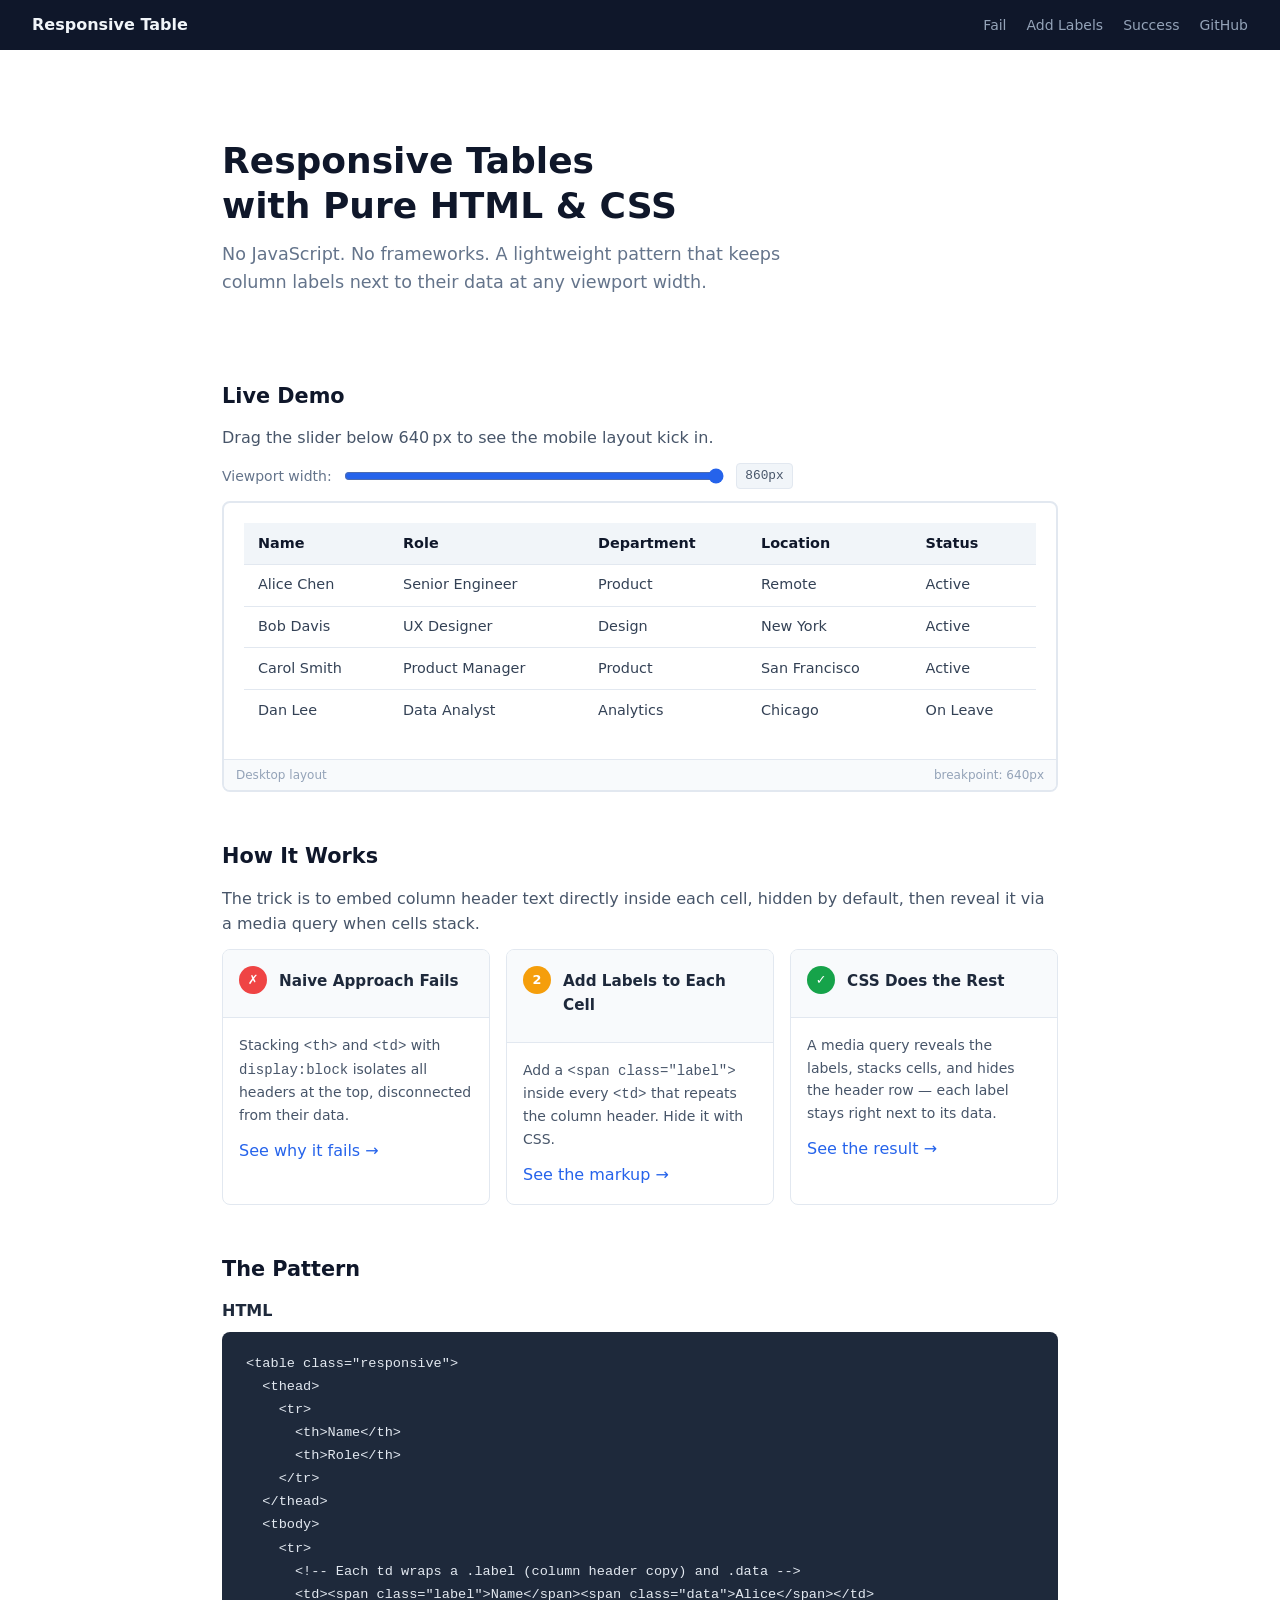
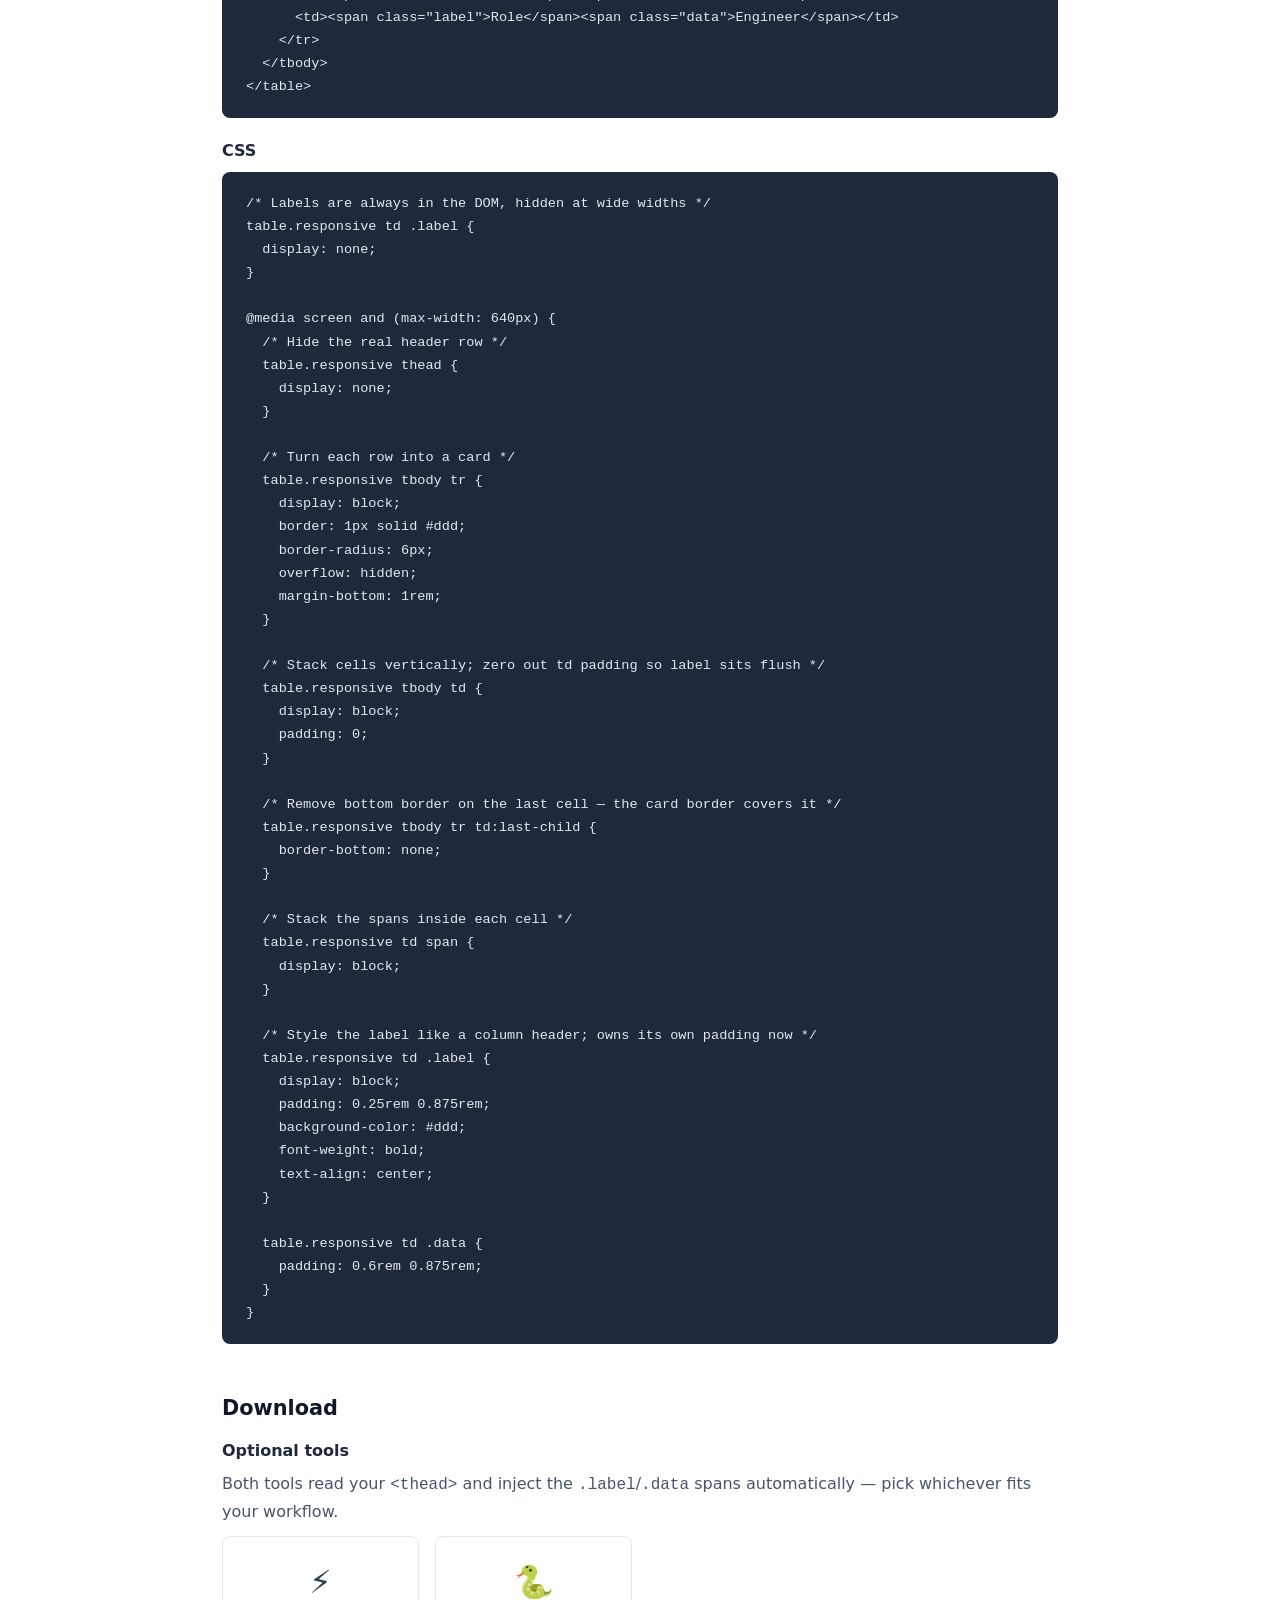
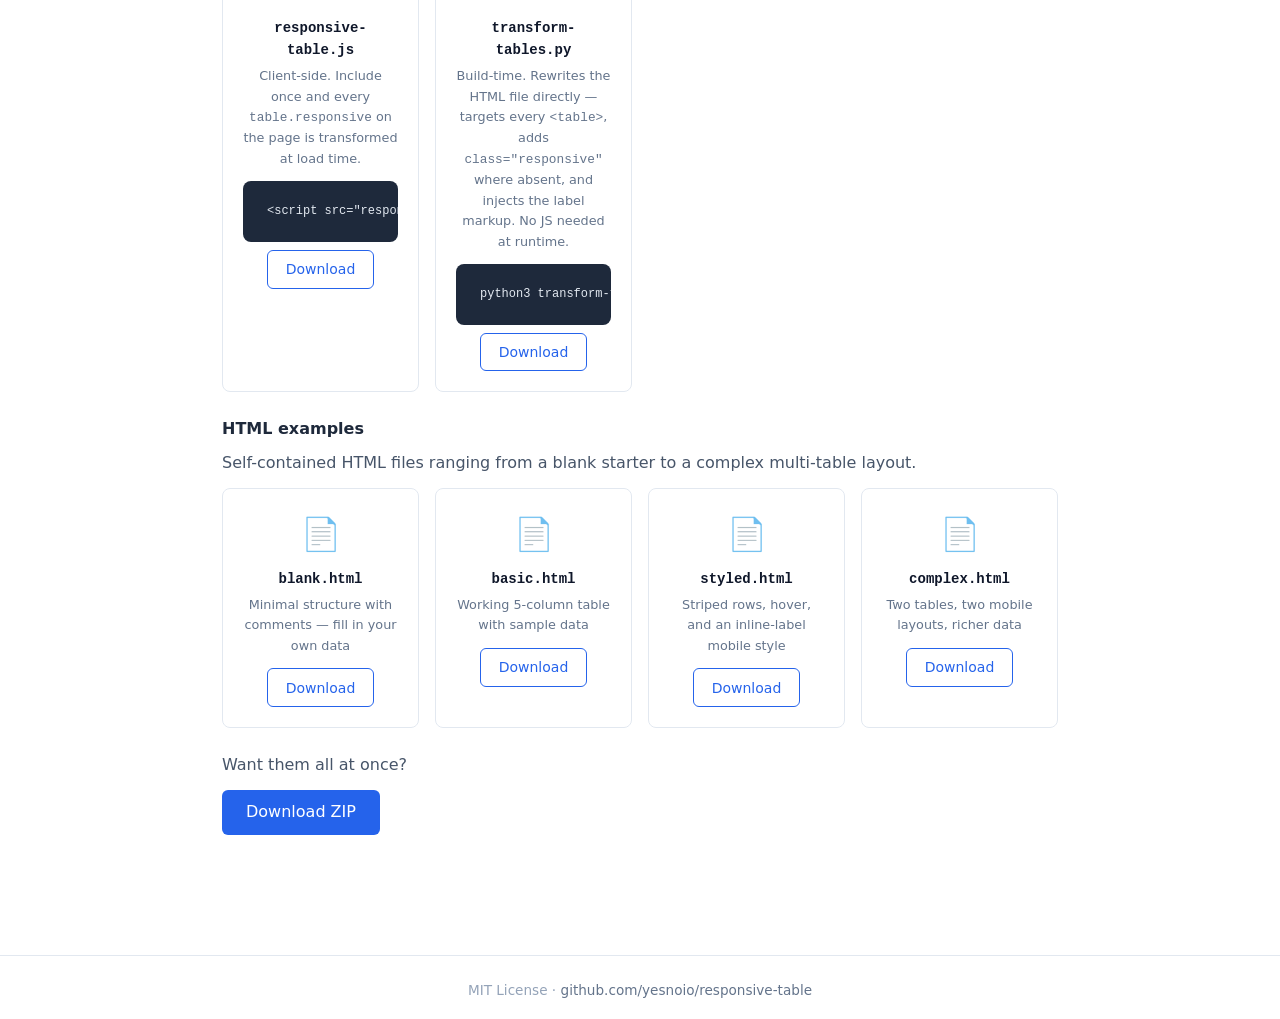
==== docs/index.html @ ad08d5c2 "v1.1.0 — mobile layout fixes, tooling, and GitHub Pages workflow - Fix CSS specificity bug: .label s" ====
<!DOCTYPE html>
<html lang="en">
<head>
  <meta charset="UTF-8">
  <meta name="viewport" content="width=device-width, initial-scale=1.0">
  <title>Responsive Table – Pure HTML &amp; CSS</title>
  <link rel="stylesheet" href="style.css">
  <style>
    /* ── Hero ─────────────────────────────────────── */
    .hero { padding: 3rem 0 1.5rem; }
    .hero h1 { font-size: 2.25rem; line-height: 1.25; margin-bottom: 0.75rem; }
    .hero p  { font-size: 1.1rem; max-width: 560px; }
    .hero .tagline { color: #64748b; }

    /* ── Demo panel ───────────────────────────────── */
    .demo-controls {
      display: flex;
      align-items: center;
      gap: 0.75rem;
      margin-bottom: 0.75rem;
      flex-wrap: wrap;
    }
    .demo-controls label { font-size: 0.875rem; color: #64748b; white-space: nowrap; }
    .demo-controls input[type=range] {
      flex: 1;
      min-width: 120px;
      max-width: 380px;
      accent-color: #2563eb;
    }
    .width-badge {
      background: #f1f5f9;
      border: 1px solid #e2e8f0;
      border-radius: 4px;
      padding: 0.15em 0.55em;
      font-size: 0.8rem;
      font-family: ui-monospace, monospace;
      min-width: 4.5em;
      text-align: center;
      color: #475569;
    }
    .demo-viewport {
      border: 2px solid #e2e8f0;
      border-radius: 8px;
      overflow: hidden;
      transition: max-width 0.08s ease;
      background: #fff;
    }
    .demo-viewport iframe {
      width: 100%;
      border: none;
      display: block;
      height: 200px;
    }
    .viewport-label {
      background: #f8fafc;
      border-top: 1px solid #e2e8f0;
      padding: 0.35rem 0.75rem;
      font-size: 0.75rem;
      color: #94a3b8;
      display: flex;
      justify-content: space-between;
    }

    /* ── Step cards ───────────────────────────────── */
    .step-grid {
      display: grid;
      grid-template-columns: repeat(auto-fit, minmax(220px, 1fr));
      gap: 1rem;
    }
    .step-card {
      border: 1px solid #e2e8f0;
      border-radius: 8px;
      overflow: hidden;
    }
    .step-card-head {
      padding: 1rem;
      background: #f8fafc;
      border-bottom: 1px solid #e2e8f0;
      display: flex;
      align-items: flex-start;
      gap: 0.75rem;
    }
    .step-num {
      flex-shrink: 0;
      width: 1.75rem;
      height: 1.75rem;
      border-radius: 50%;
      display: flex;
      align-items: center;
      justify-content: center;
      font-size: 0.8rem;
      font-weight: 700;
      color: #fff;
    }
    .step-num.bad  { background: #ef4444; }
    .step-num.mid  { background: #f59e0b; }
    .step-num.good { background: #16a34a; }
    .step-card-head h3 { font-size: 0.95rem; padding-top: 0.2rem; }
    .step-card-body { padding: 1rem; }
    .step-card-body p { font-size: 0.875rem; }

    /* ── Download grid ────────────────────────────── */
    .dl-grid {
      display: grid;
      grid-template-columns: repeat(auto-fill, minmax(180px, 1fr));
      gap: 1rem;
      margin-bottom: 1.5rem;
    }
    .dl-card {
      border: 1px solid #e2e8f0;
      border-radius: 8px;
      padding: 1.25rem;
      text-align: center;
    }
    .dl-card .icon { font-size: 2rem; margin-bottom: 0.5rem; }
    .dl-card h4 { font-size: 0.875rem; margin-bottom: 0.3rem; color: #0f172a; font-family: ui-monospace, monospace; }
    .dl-card p  { font-size: 0.8rem; color: #64748b; margin-bottom: 0.75rem; }
  </style>
</head>
<body>

<header class="site-header">
  <a class="brand" href="index.html">Responsive Table</a>
  <nav>
    <a href="fail.html">Fail</a>
    <a href="cell-labels-added.html">Add Labels</a>
    <a href="success.html">Success</a>
    <a href="https://github.com/yesnoio/responsive-table">GitHub</a>
  </nav>
</header>

<div class="page-content">

  <section class="hero">
    <h1>Responsive Tables<br>with Pure HTML &amp; CSS</h1>
    <p class="tagline">No JavaScript. No frameworks. A lightweight pattern that keeps column labels next to their data at any viewport width.</p>
  </section>

  <section id="demo">
    <h2>Live Demo</h2>
    <p>Drag the slider below 640&thinsp;px to see the mobile layout kick in.</p>
    <div class="demo-controls">
      <label for="widthSlider">Viewport width:</label>
      <input type="range" id="widthSlider" min="280" max="860" value="860">
      <span class="width-badge" id="widthLabel">860px</span>
    </div>
    <div class="demo-viewport" id="demoViewport">
      <iframe src="demo.html" title="Responsive table demo" id="demoFrame"></iframe>
      <div class="viewport-label">
        <span id="layoutLabel">Desktop layout</span>
        <span>breakpoint: 640px</span>
      </div>
    </div>
  </section>

  <section id="how-it-works">
    <h2>How It Works</h2>
    <p>The trick is to embed column header text directly inside each cell, hidden by default, then reveal it via a media query when cells stack.</p>
    <div class="step-grid">
      <div class="step-card">
        <div class="step-card-head">
          <span class="step-num bad">✗</span>
          <h3>Naive Approach Fails</h3>
        </div>
        <div class="step-card-body">
          <p>Stacking <code>&lt;th&gt;</code> and <code>&lt;td&gt;</code> with <code>display:block</code> isolates all headers at the top, disconnected from their data.</p>
          <a href="fail.html">See why it fails →</a>
        </div>
      </div>
      <div class="step-card">
        <div class="step-card-head">
          <span class="step-num mid">2</span>
          <h3>Add Labels to Each Cell</h3>
        </div>
        <div class="step-card-body">
          <p>Add a <code>&lt;span class="label"&gt;</code> inside every <code>&lt;td&gt;</code> that repeats the column header. Hide it with CSS.</p>
          <a href="cell-labels-added.html">See the markup →</a>
        </div>
      </div>
      <div class="step-card">
        <div class="step-card-head">
          <span class="step-num good">✓</span>
          <h3>CSS Does the Rest</h3>
        </div>
        <div class="step-card-body">
          <p>A media query reveals the labels, stacks cells, and hides the header row — each label stays right next to its data.</p>
          <a href="success.html">See the result →</a>
        </div>
      </div>
    </div>
  </section>

  <section id="the-pattern">
    <h2>The Pattern</h2>
    <h3>HTML</h3>
    <pre><code>&lt;table class="responsive"&gt;
  &lt;thead&gt;
    &lt;tr&gt;
      &lt;th&gt;Name&lt;/th&gt;
      &lt;th&gt;Role&lt;/th&gt;
    &lt;/tr&gt;
  &lt;/thead&gt;
  &lt;tbody&gt;
    &lt;tr&gt;
      &lt;!-- Each td wraps a .label (column header copy) and .data --&gt;
      &lt;td&gt;&lt;span class="label"&gt;Name&lt;/span&gt;&lt;span class="data"&gt;Alice&lt;/span&gt;&lt;/td&gt;
      &lt;td&gt;&lt;span class="label"&gt;Role&lt;/span&gt;&lt;span class="data"&gt;Engineer&lt;/span&gt;&lt;/td&gt;
    &lt;/tr&gt;
  &lt;/tbody&gt;
&lt;/table&gt;</code></pre>

    <h3>CSS</h3>
    <pre><code>/* Labels are always in the DOM, hidden at wide widths */
table.responsive td .label {
  display: none;
}

@media screen and (max-width: 640px) {
  /* Hide the real header row */
  table.responsive thead {
    display: none;
  }

  /* Turn each row into a card */
  table.responsive tbody tr {
    display: block;
    border: 1px solid #ddd;
    border-radius: 6px;
    overflow: hidden;
    margin-bottom: 1rem;
  }

  /* Stack cells vertically; zero out td padding so label sits flush */
  table.responsive tbody td {
    display: block;
    padding: 0;
  }

  /* Remove bottom border on the last cell — the card border covers it */
  table.responsive tbody tr td:last-child {
    border-bottom: none;
  }

  /* Stack the spans inside each cell */
  table.responsive td span {
    display: block;
  }

  /* Style the label like a column header; owns its own padding now */
  table.responsive td .label {
    display: block;
    padding: 0.25rem 0.875rem;
    background-color: #ddd;
    font-weight: bold;
    text-align: center;
  }

  table.responsive td .data {
    padding: 0.6rem 0.875rem;
  }
}</code></pre>
  </section>

  <section id="download">
    <h2>Download</h2>
    <h3 style="margin-bottom:0.5rem;">Optional tools</h3>
    <p>Both tools read your <code>&lt;thead&gt;</code> and inject the <code>.label</code>/<code>.data</code> spans automatically — pick whichever fits your workflow.</p>

    <div class="dl-grid" style="margin-bottom:1.5rem;">
      <div class="dl-card">
        <div class="icon">⚡</div>
        <h4>responsive-table.js</h4>
        <p>Client-side. Include once and every <code>table.responsive</code> on the page is transformed at load time.</p>
        <pre style="margin:0.5rem 0;font-size:0.75rem;text-align:left;">&lt;script src="responsive-table.js"&gt;&lt;/script&gt;</pre>
        <a href="responsive-table.js" download class="btn btn-outline btn-sm">Download</a>
      </div>
      <div class="dl-card">
        <div class="icon">🐍</div>
        <h4>transform-tables.py</h4>
        <p>Build-time. Rewrites the HTML file directly — targets every <code>&lt;table&gt;</code>, adds <code>class="responsive"</code> where absent, and injects the label markup. No JS needed at runtime.</p>
        <pre style="margin:0.5rem 0;font-size:0.75rem;text-align:left;">python3 transform-tables.py page.html</pre>
        <a href="transform-tables.py" download class="btn btn-outline btn-sm">Download</a>
      </div>
    </div>

    <h3 style="margin-bottom:0.5rem;">HTML examples</h3>
    <p>Self-contained HTML files ranging from a blank starter to a complex multi-table layout.</p>
    <div class="dl-grid">
      <div class="dl-card">
        <div class="icon">📄</div>
        <h4>blank.html</h4>
        <p>Minimal structure with comments — fill in your own data</p>
        <a href="examples/blank.html" download class="btn btn-outline btn-sm">Download</a>
      </div>
      <div class="dl-card">
        <div class="icon">📄</div>
        <h4>basic.html</h4>
        <p>Working 5-column table with sample data</p>
        <a href="examples/basic.html" download class="btn btn-outline btn-sm">Download</a>
      </div>
      <div class="dl-card">
        <div class="icon">📄</div>
        <h4>styled.html</h4>
        <p>Striped rows, hover, and an inline-label mobile style</p>
        <a href="examples/styled.html" download class="btn btn-outline btn-sm">Download</a>
      </div>
      <div class="dl-card">
        <div class="icon">📄</div>
        <h4>complex.html</h4>
        <p>Two tables, two mobile layouts, richer data</p>
        <a href="examples/complex.html" download class="btn btn-outline btn-sm">Download</a>
      </div>
    </div>
    <p style="margin-bottom:0.75rem;">Want them all at once?</p>
    <a href="downloads/responsive-table-examples.zip" class="btn btn-primary btn-lg">Download ZIP</a>
  </section>

</div>

<footer class="site-footer">
  MIT License &middot;
  <a href="https://github.com/yesnoio/responsive-table">github.com/yesnoio/responsive-table</a>
</footer>

<script>
  (function () {
    const slider   = document.getElementById('widthSlider');
    const viewport = document.getElementById('demoViewport');
    const frame    = document.getElementById('demoFrame');
    const label    = document.getElementById('widthLabel');
    const layout   = document.getElementById('layoutLabel');

    function update() {
      const w = parseInt(slider.value, 10);
      viewport.style.maxWidth = w + 'px';
      label.textContent = w + 'px';
      layout.textContent = w <= 640 ? 'Mobile layout' : 'Desktop layout';
      layout.style.color = w <= 640 ? '#16a34a' : '#94a3b8';
    }

    // Auto-size iframe height after load
    frame.addEventListener('load', function () {
      try {
        const h = frame.contentDocument.body.scrollHeight;
        frame.style.height = Math.max(h + 8, 120) + 'px';
      } catch (_) {}
    });

    // Clamp slider max to actual container width on load
    const maxW = document.querySelector('.page-content').offsetWidth;
    slider.max = Math.min(860, maxW);
    slider.value = slider.max;

    slider.addEventListener('input', update);
    update();
  })();
</script>

</body>
</html>
---- docs/style.css ----
*, *::before, *::after { box-sizing: border-box; margin: 0; padding: 0; }

body {
  font-family: system-ui, -apple-system, BlinkMacSystemFont, 'Segoe UI', sans-serif;
  color: #334155;
  line-height: 1.6;
  background: #fff;
}

a { color: #2563eb; text-decoration: none; }
a:hover { text-decoration: underline; }

/* ── Site header ─────────────────────────────────────────────────────── */
.site-header {
  background: #0f172a;
  color: #f1f5f9;
  padding: 0.75rem 2rem;
  display: flex;
  align-items: center;
  justify-content: space-between;
  flex-wrap: wrap;
  gap: 0.5rem;
}

.site-header .brand {
  font-weight: 700;
  font-size: 1rem;
  color: #f1f5f9;
  text-decoration: none;
}

.site-header .brand:hover { text-decoration: none; color: #fff; }

.site-header nav {
  display: flex;
  align-items: center;
  gap: 1.25rem;
  font-size: 0.875rem;
  flex-wrap: wrap;
}

.site-header nav a { color: #94a3b8; }
.site-header nav a:hover,
.site-header nav a.active { color: #f1f5f9; text-decoration: none; }

/* ── Page layout ─────────────────────────────────────────────────────── */
.page-content {
  max-width: 900px;
  margin: 0 auto;
  padding: 2.5rem 2rem;
}

section { margin-bottom: 3rem; }

h1 { font-size: 1.75rem; color: #0f172a; margin-bottom: 0.5rem; }
h2 { font-size: 1.3rem; color: #0f172a; margin-bottom: 0.75rem; }
h3 { font-size: 1rem; color: #1e293b; margin-bottom: 0.5rem; }
p  { margin-bottom: 0.75rem; color: #475569; }

/* ── Code ────────────────────────────────────────────────────────────── */
pre {
  background: #1e293b;
  color: #e2e8f0;
  padding: 1.25rem 1.5rem;
  border-radius: 8px;
  overflow-x: auto;
  font-size: 0.85rem;
  line-height: 1.7;
  margin-bottom: 1.25rem;
}
code { font-family: ui-monospace, 'Cascadia Code', 'Source Code Pro', Menlo, monospace; }

/* ── Callouts ────────────────────────────────────────────────────────── */
.callout {
  padding: 0.75rem 1rem;
  border-left: 3px solid;
  border-radius: 0 6px 6px 0;
  margin-bottom: 1.25rem;
  font-size: 0.9rem;
}
.callout.info    { background: #eff6ff; border-color: #2563eb; color: #1e40af; }
.callout.warn    { background: #fefce8; border-color: #ca8a04; color: #78350f; }
.callout.success { background: #f0fdf4; border-color: #16a34a; color: #14532d; }

/* ── Buttons ─────────────────────────────────────────────────────────── */
.btn {
  display: inline-block;
  padding: 0.45rem 1.1rem;
  border-radius: 6px;
  font-weight: 500;
  font-size: 0.875rem;
  cursor: pointer;
  transition: background 0.12s, color 0.12s;
  text-decoration: none !important;
}
.btn-primary { background: #2563eb; color: #fff !important; }
.btn-primary:hover { background: #1d4ed8; }
.btn-outline { background: transparent; color: #2563eb !important; border: 1.5px solid #2563eb; }
.btn-outline:hover { background: #eff6ff; }
.btn-lg { padding: 0.6rem 1.5rem; font-size: 1rem; }

/* ── Site footer ─────────────────────────────────────────────────────── */
.site-footer {
  border-top: 1px solid #e2e8f0;
  padding: 1.5rem 2rem;
  text-align: center;
  font-size: 0.85rem;
  color: #94a3b8;
  margin-top: 2rem;
}
.site-footer a { color: #64748b; }

/* ── Responsive table — core styles used on all demo pages ───────────── */
table.responsive {
  width: 100%;
  border-collapse: collapse;
}
table.responsive th,
table.responsive td {
  padding: 0.6rem 0.875rem;
  text-align: left;
  border-bottom: 1px solid #e2e8f0;
  font-size: 0.9rem;
}
table.responsive th {
  background: #f1f5f9;
  font-weight: 600;
  color: #0f172a;
  white-space: nowrap;
}
table.responsive tbody tr:hover td { background: #fafafa; }

table.responsive td .label { display: none; }

@media screen and (max-width: 640px) {
  table.responsive thead { display: none; }

  table.responsive tbody th,
  table.responsive tbody td { display: block; }

  table.responsive td span { display: block; }

  table.responsive td .label {
    background: #f1f5f9;
    font-weight: 600;
    text-align: center;
    color: #0f172a;
  }
}
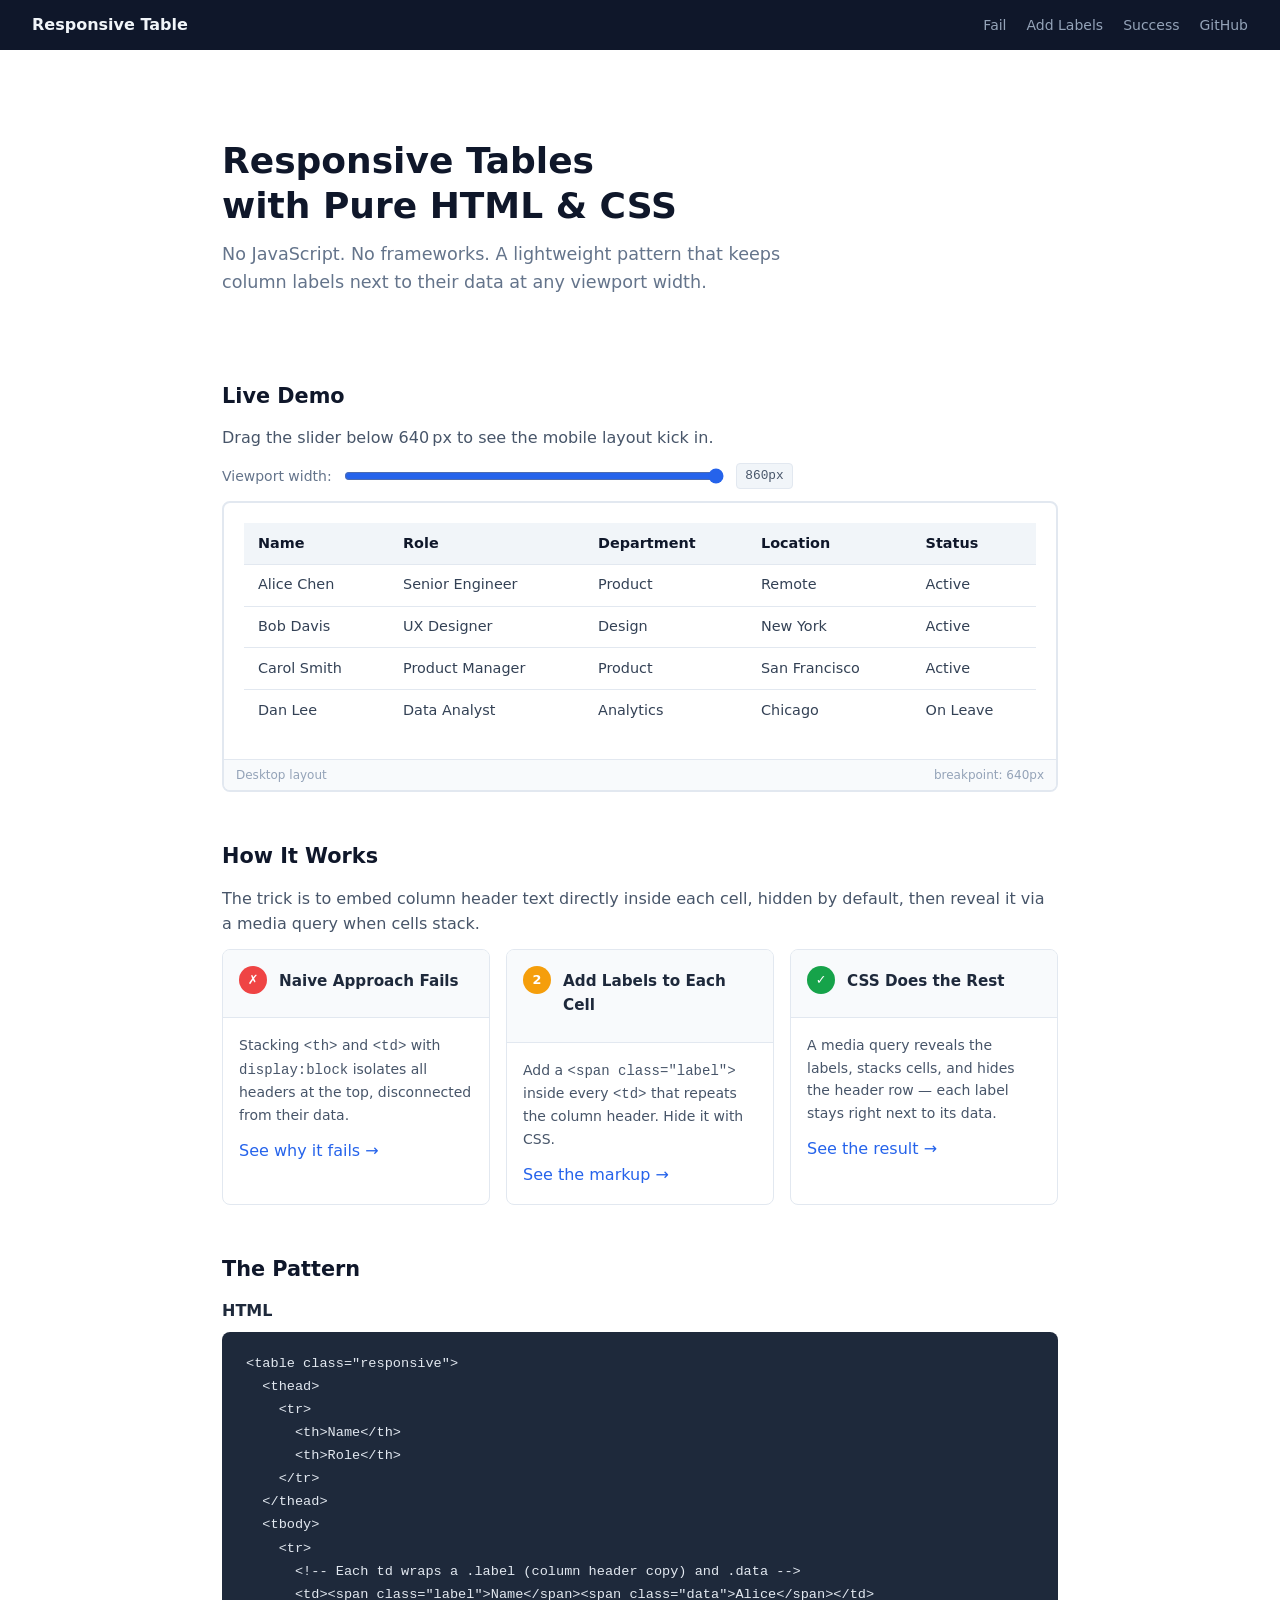
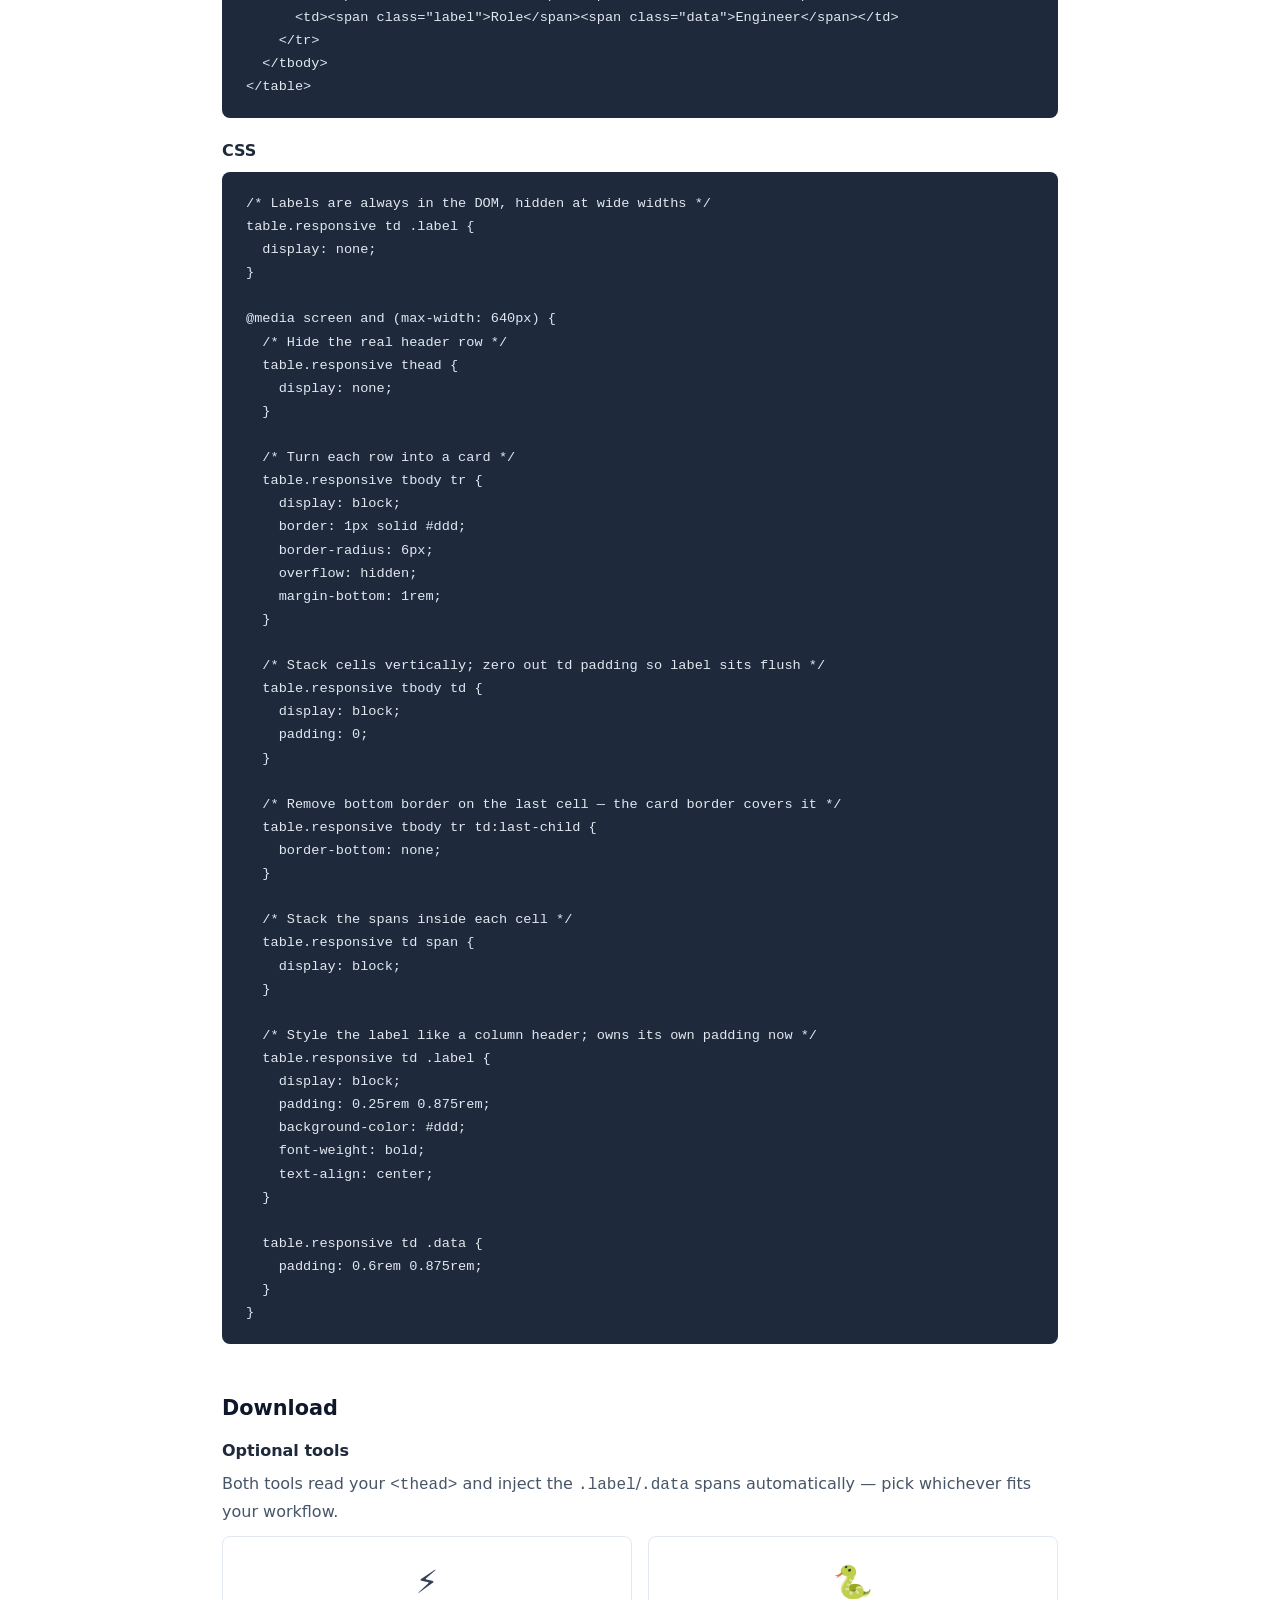
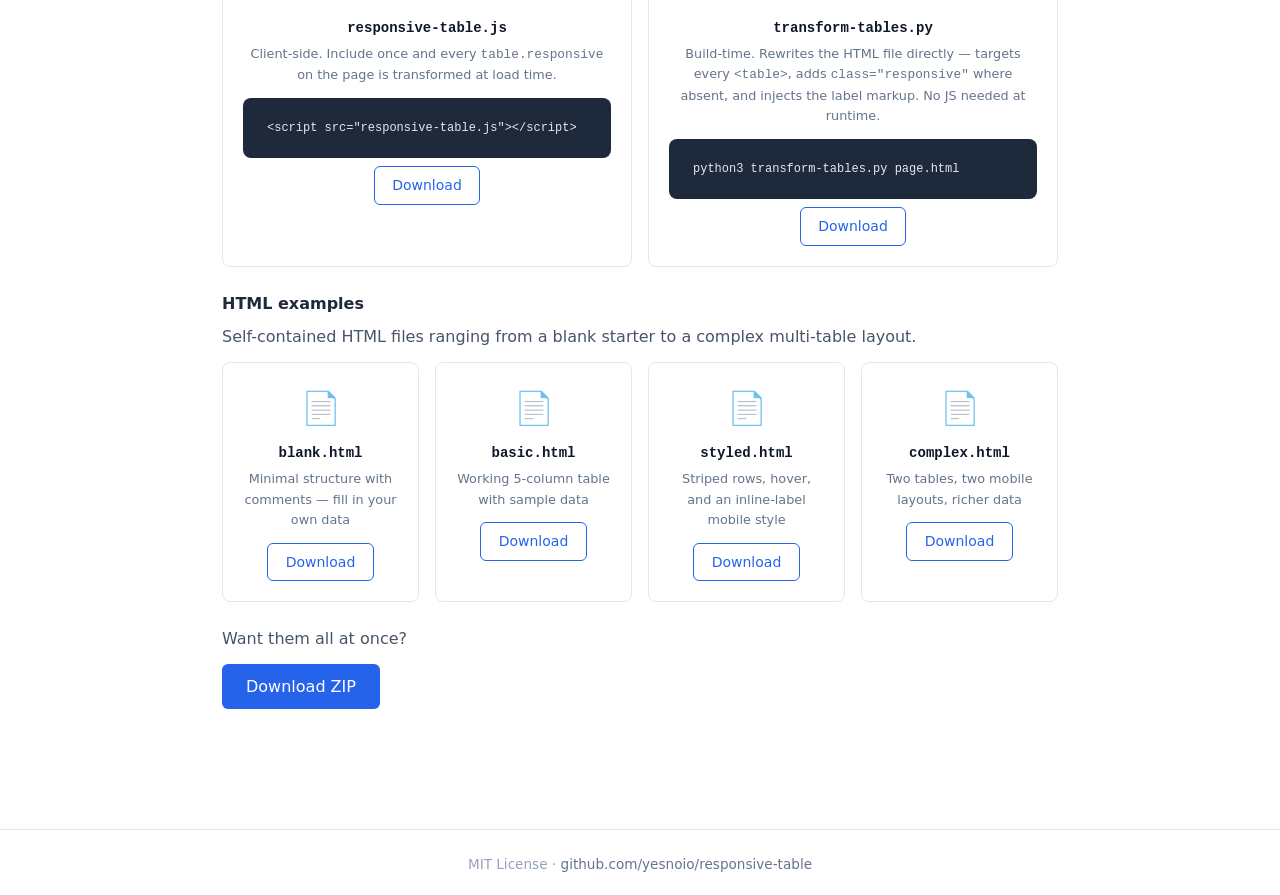
==== commit b3c6d333: "fixing tools section columns issue" ====
--- a/docs/index.html
+++ b/docs/index.html
@@ -266,7 +266,7 @@
     <h3 style="margin-bottom:0.5rem;">Optional tools</h3>
     <p>Both tools read your <code>&lt;thead&gt;</code> and inject the <code>.label</code>/<code>.data</code> spans automatically — pick whichever fits your workflow.</p>
 
-    <div class="dl-grid" style="margin-bottom:1.5rem;">
+    <div class="dl-grid" style="margin-bottom:1.5rem;grid-template-columns:repeat(2,1fr);">
       <div class="dl-card">
         <div class="icon">⚡</div>
         <h4>responsive-table.js</h4>
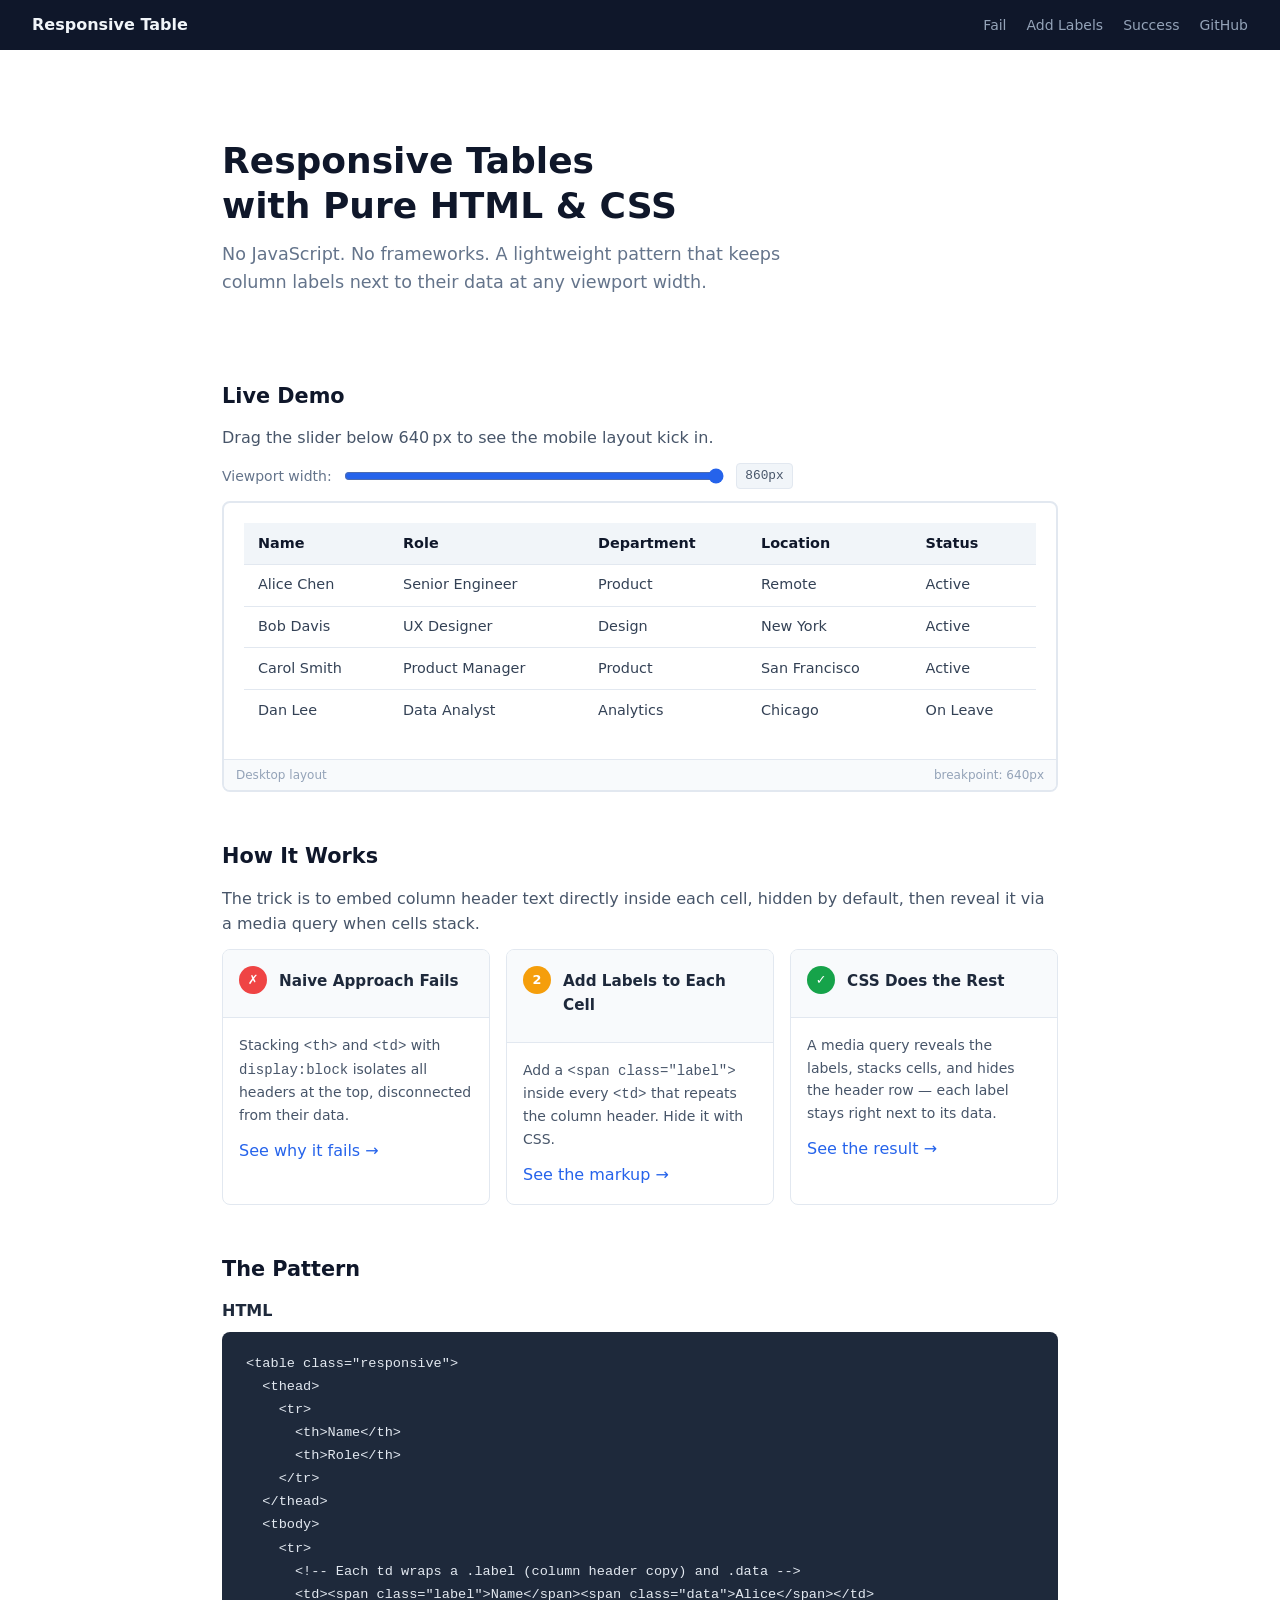
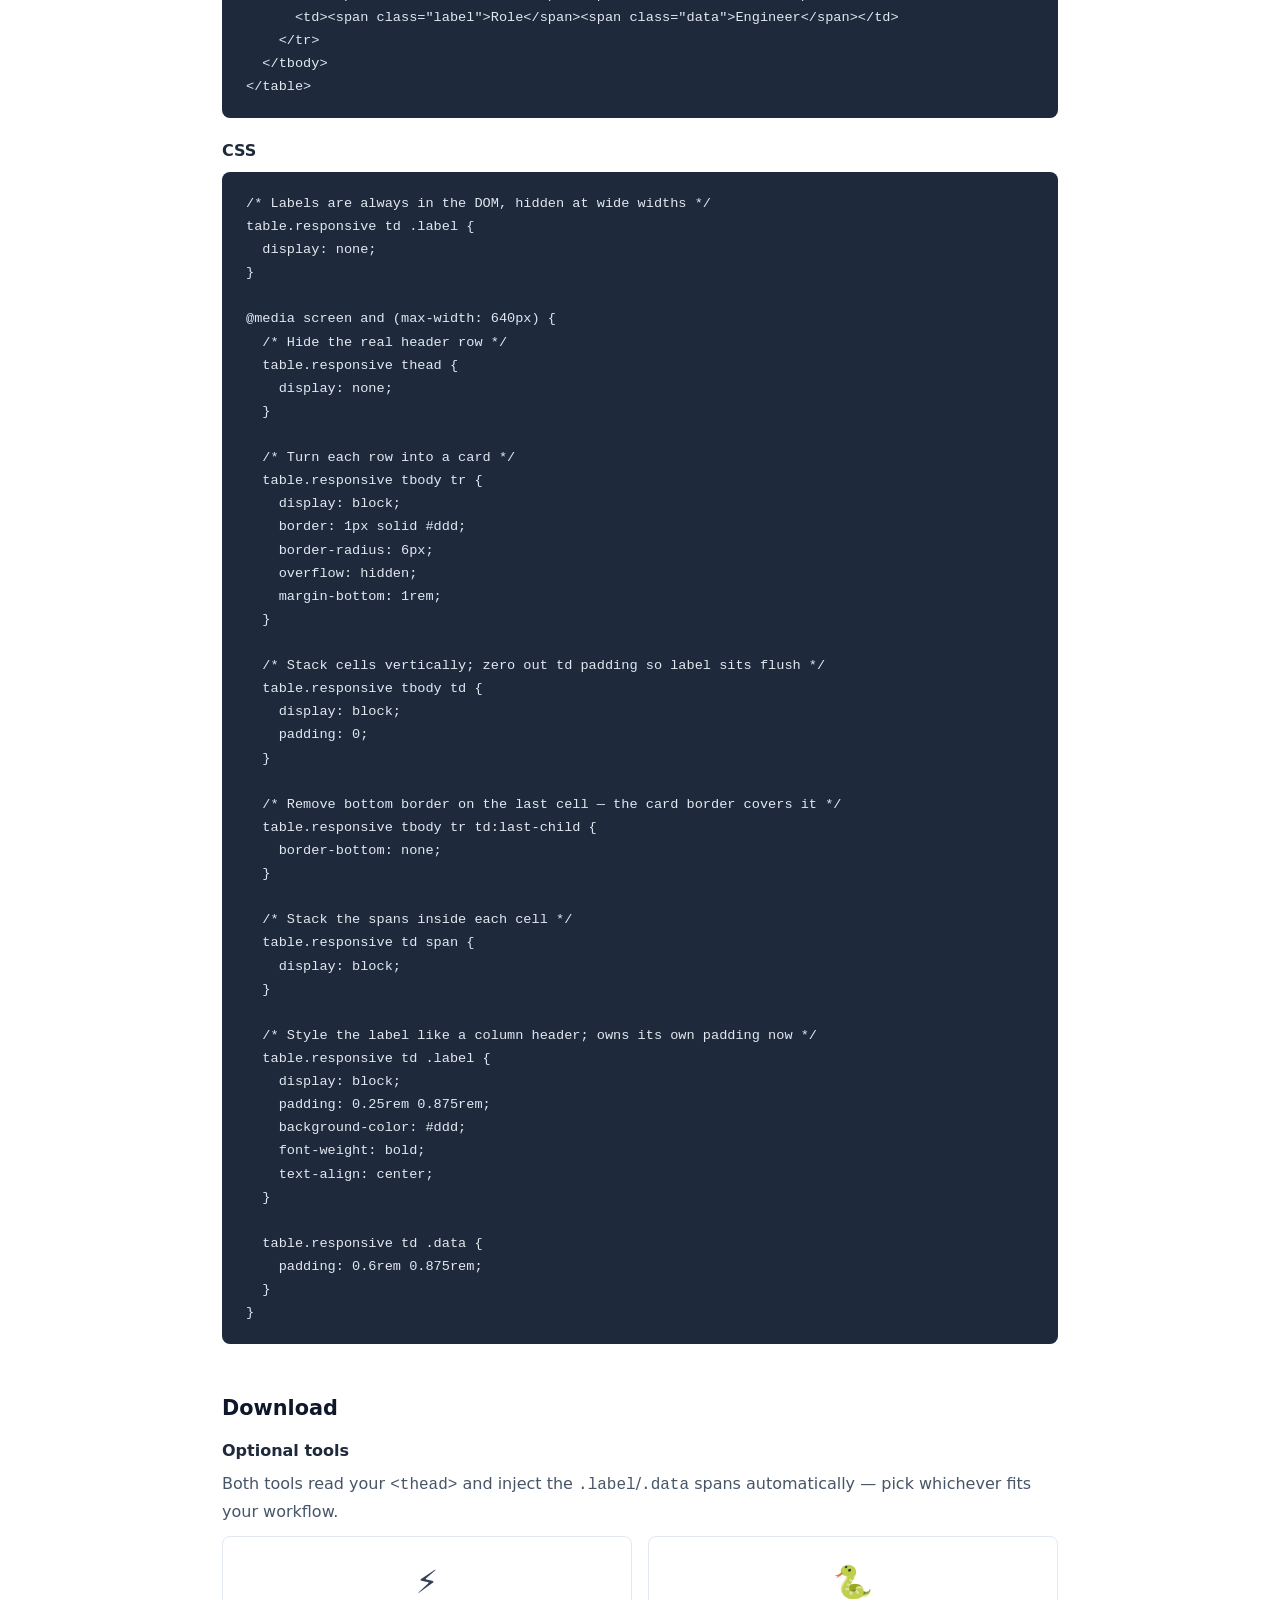
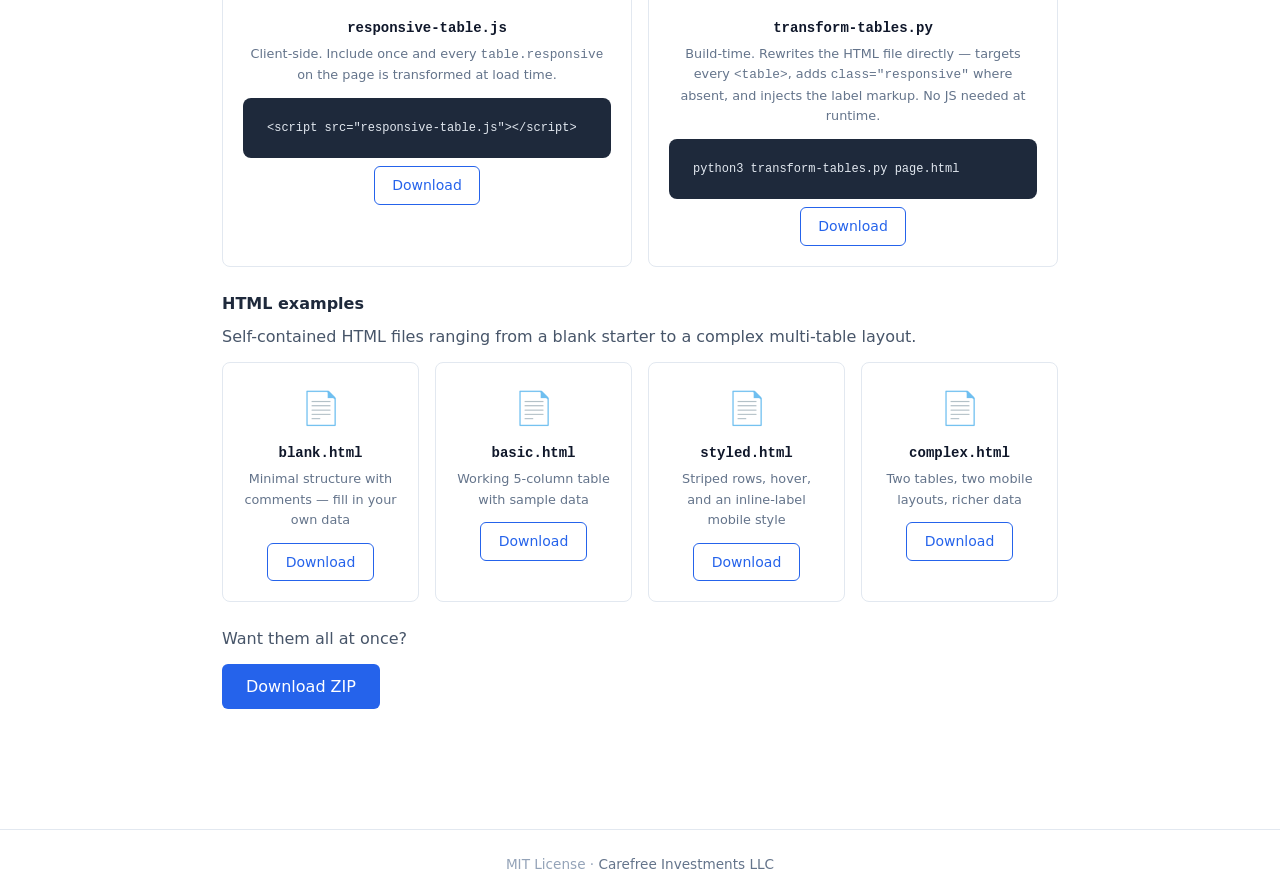
==== commit 391e2aa7: "updating footer with Carefree Investments ref" ====
--- a/docs/index.html
+++ b/docs/index.html
@@ -319,7 +319,7 @@
 
 <footer class="site-footer">
   MIT License &middot;
-  <a href="https://github.com/yesnoio/responsive-table">github.com/yesnoio/responsive-table</a>
+  <a href="https://carefreeinv.com">Carefree Investments LLC</a>
 </footer>
 
 <script>
